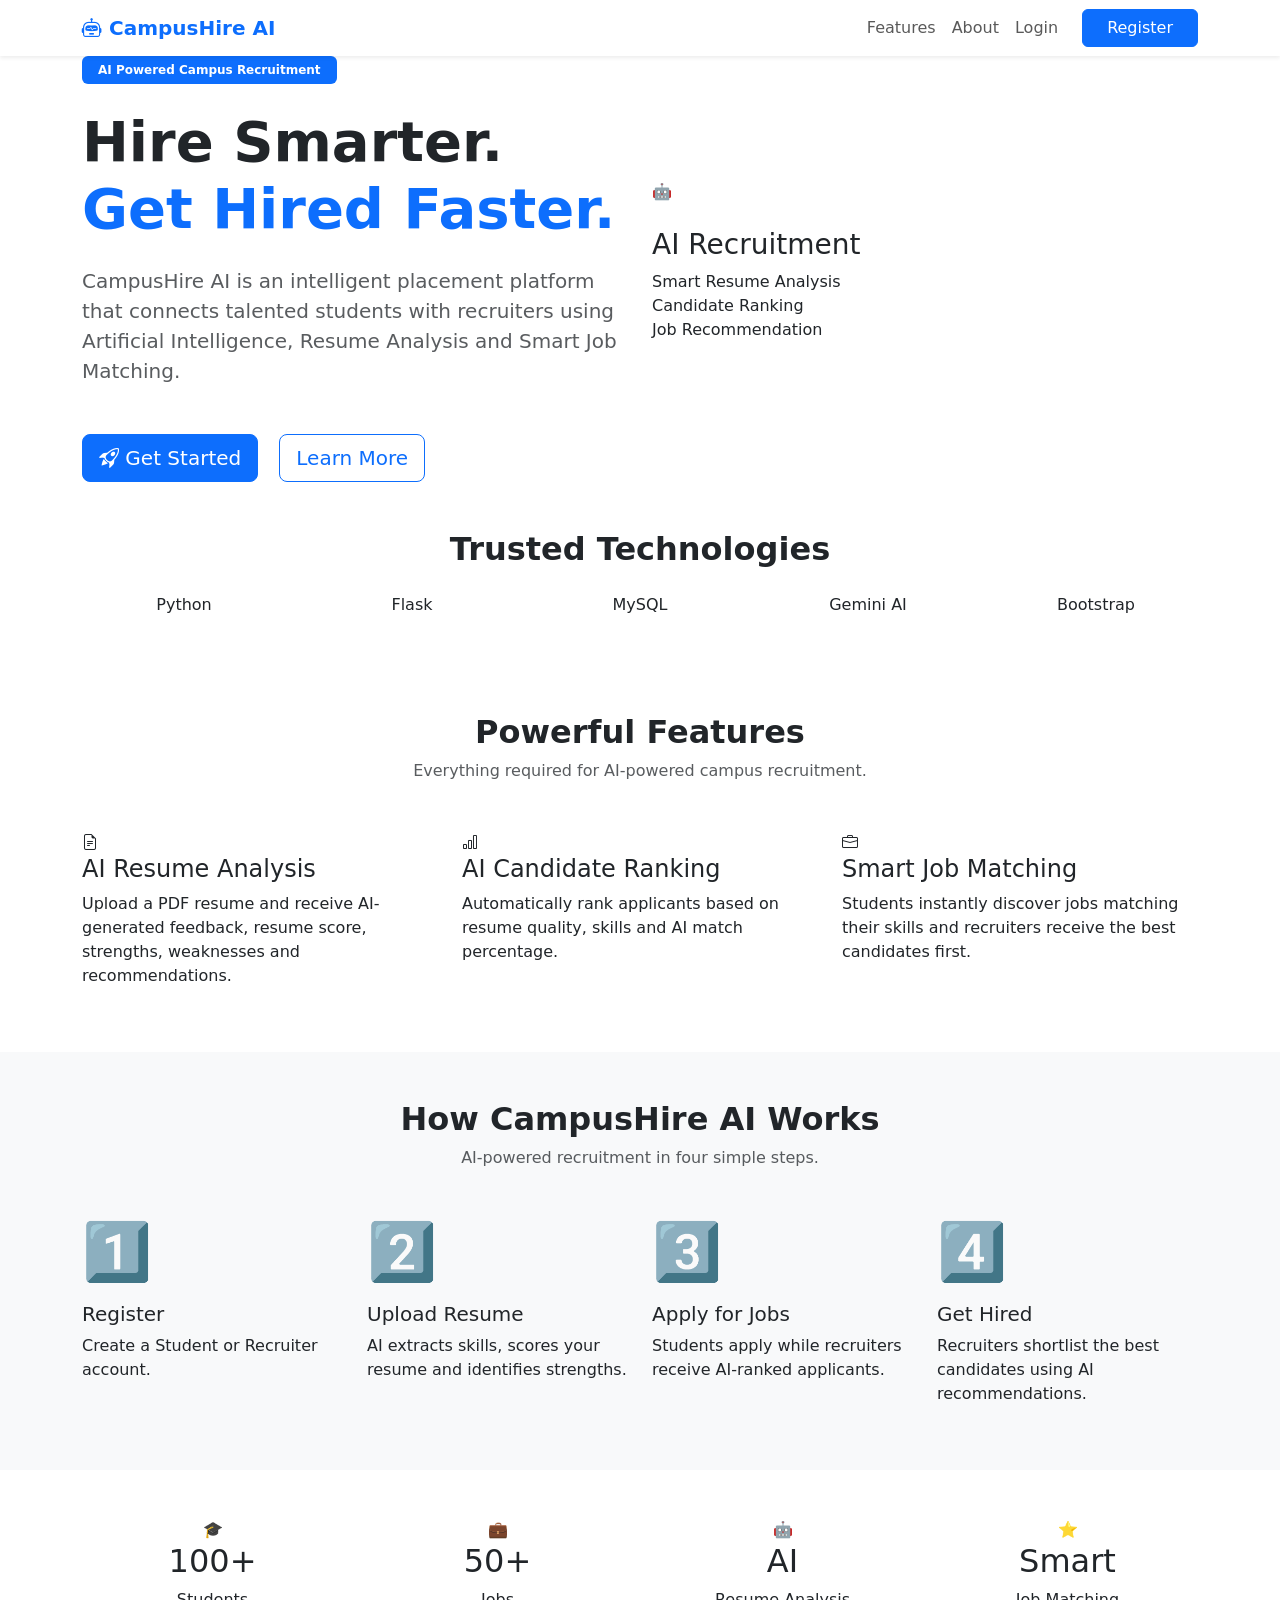
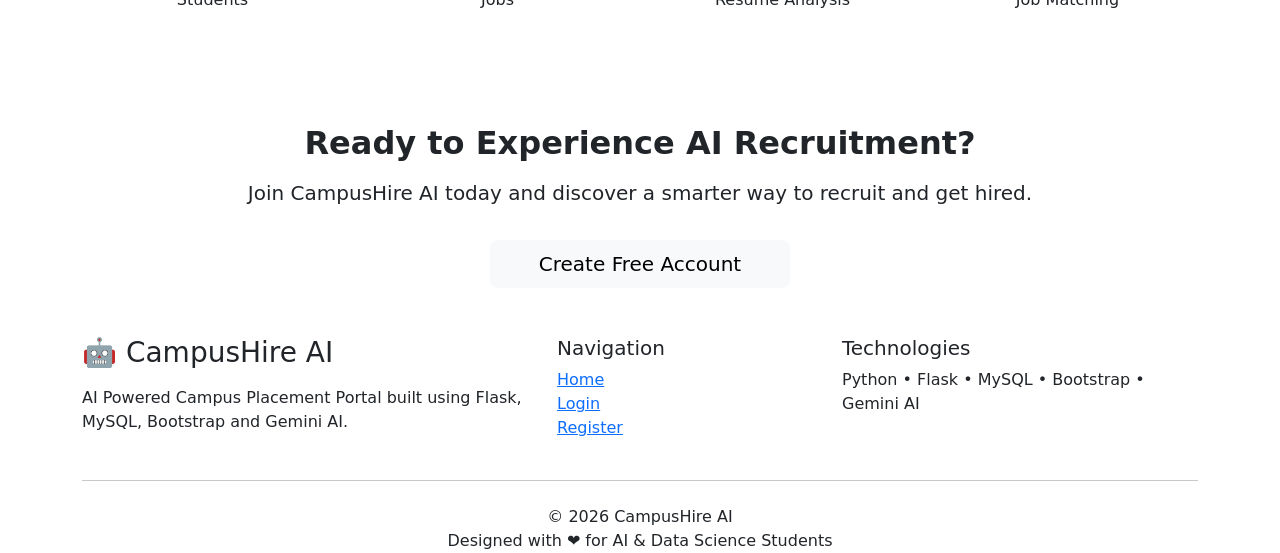
==== templates/index.html @ 2451e2ae "Initial commit - Complete AI Campus Placement Portal" ====
<!DOCTYPE html>
<html lang="en">

<head>

    <meta charset="UTF-8">

    <meta name="viewport"
          content="width=device-width, initial-scale=1">

    <title>CampusHire AI | AI Campus Placement Portal</title>

    <!-- Bootstrap -->
    <link href="https://cdn.jsdelivr.net/npm/bootstrap@5.3.7/dist/css/bootstrap.min.css" rel="stylesheet">

    <!-- Bootstrap Icons -->
    <link rel="stylesheet"
          href="https://cdn.jsdelivr.net/npm/bootstrap-icons@1.13.1/font/bootstrap-icons.min.css">

    <!-- Google Font -->
    <link href="https://fonts.googleapis.com/css2?family=Poppins:wght@300;400;500;600;700;800&display=swap"
          rel="stylesheet">

    <!-- Custom CSS -->
    <link rel="stylesheet"
          href="{{ url_for('static', filename='css/style.css') }}">

</head>

<body>

<!-- ================= NAVBAR ================= -->

<nav class="navbar navbar-expand-lg bg-white shadow-sm sticky-top">

    <div class="container">

        <a class="navbar-brand fw-bold text-primary"
           href="/">

            <i class="bi bi-robot"></i>

            CampusHire AI

        </a>

        <button class="navbar-toggler"
                data-bs-toggle="collapse"
                data-bs-target="#menu">

            <span class="navbar-toggler-icon"></span>

        </button>

        <div class="collapse navbar-collapse"
             id="menu">

            <ul class="navbar-nav ms-auto align-items-center">

                <li class="nav-item">

                    <a class="nav-link"
                       href="#features">

                        Features

                    </a>

                </li>

                <li class="nav-item">

                    <a class="nav-link"
                       href="#about">

                        About

                    </a>

                </li>

                <li class="nav-item">

                    <a class="nav-link"
                       href="/login">

                        Login

                    </a>

                </li>

                <li class="nav-item ms-3">

                    <a class="btn btn-primary px-4"
                       href="/register">

                        Register

                    </a>

                </li>

            </ul>

        </div>

    </div>

</nav>

<!-- ================= HERO ================= -->

<section class="hero">

<div class="container">

<div class="row align-items-center">

<div class="col-lg-6">

<span class="badge bg-primary px-3 py-2 mb-4">

AI Powered Campus Recruitment

</span>

<h1 class="display-4 fw-bold">

Hire Smarter.

<br>

<span class="text-primary">

Get Hired Faster.

</span>

</h1>

<p class="lead text-muted mt-4">

CampusHire AI is an intelligent placement platform
that connects talented students with recruiters using
Artificial Intelligence, Resume Analysis and Smart Job Matching.

</p>

<div class="mt-5">

<a href="/register"
class="btn btn-primary btn-lg me-3">

<i class="bi bi-rocket-takeoff"></i>

Get Started

</a>

<a href="#features"
class="btn btn-outline-primary btn-lg">

Learn More

</a>

</div>

</div>

<div class="col-lg-6">

<div class="hero-image">

<span class="emoji">🤖</span>

<h3 class="mt-4">

AI Recruitment

</h3>

<p>

Smart Resume Analysis

<br>

Candidate Ranking

<br>

Job Recommendation

</p>

</div>

</div>

</div>

</div>

</section>

<!-- ================= TRUSTED ================= -->

<section class="py-5">

<div class="container text-center">

<h2 class="fw-bold mb-4">

Trusted Technologies

</h2>

<div class="row">

<div class="col">

<div class="feature-card">

Python

</div>

</div>

<div class="col">

<div class="feature-card">

Flask

</div>

</div>

<div class="col">

<div class="feature-card">

MySQL

</div>

</div>

<div class="col">

<div class="feature-card">

Gemini AI

</div>

</div>

<div class="col">

<div class="feature-card">

Bootstrap

</div>

</div>

</div>

</div>

</section>

<!-- ================= FEATURES ================= -->

<section id="features"
class="py-5">

<div class="container">

<div class="text-center mb-5">

<h2 class="fw-bold">

Powerful Features

</h2>

<p class="text-muted">

Everything required for AI-powered campus recruitment.

</p>

</div>

<div class="row g-4">

<div class="col-lg-4">

<div class="feature-card">

<i class="bi bi-file-earmark-text feature-icon"></i>

<h4>

AI Resume Analysis

</h4>

<p>

Upload a PDF resume and receive AI-generated feedback,
resume score, strengths, weaknesses and recommendations.

</p>

</div>

</div>

<div class="col-lg-4">

<div class="feature-card">

<i class="bi bi-bar-chart feature-icon"></i>

<h4>

AI Candidate Ranking

</h4>

<p>

Automatically rank applicants based on resume quality,
skills and AI match percentage.

</p>

</div>

</div>

<div class="col-lg-4">

<div class="feature-card">

<i class="bi bi-briefcase feature-icon"></i>

<h4>

Smart Job Matching

</h4>

<p>

Students instantly discover jobs matching
their skills and recruiters receive the
best candidates first.

</p>

</div>

</div>

</div>

</div>

</section>

<!-- ================= HOW IT WORKS ================= -->

<section id="about" class="py-5 bg-light">

    <div class="container">

        <div class="text-center mb-5">

            <h2 class="fw-bold">

                How CampusHire AI Works

            </h2>

            <p class="text-muted">

                AI-powered recruitment in four simple steps.

            </p>

        </div>

        <div class="row g-4">

            <div class="col-lg-3">

                <div class="feature-card">

                    <div class="display-4 text-primary mb-3">

                        1️⃣

                    </div>

                    <h5>

                        Register

                    </h5>

                    <p>

                        Create a Student or Recruiter account.

                    </p>

                </div>

            </div>

            <div class="col-lg-3">

                <div class="feature-card">

                    <div class="display-4 text-success mb-3">

                        2️⃣

                    </div>

                    <h5>

                        Upload Resume

                    </h5>

                    <p>

                        AI extracts skills, scores your resume and identifies strengths.

                    </p>

                </div>

            </div>

            <div class="col-lg-3">

                <div class="feature-card">

                    <div class="display-4 text-warning mb-3">

                        3️⃣

                    </div>

                    <h5>

                        Apply for Jobs

                    </h5>

                    <p>

                        Students apply while recruiters receive AI-ranked applicants.

                    </p>

                </div>

            </div>

            <div class="col-lg-3">

                <div class="feature-card">

                    <div class="display-4 text-danger mb-3">

                        4️⃣

                    </div>

                    <h5>

                        Get Hired

                    </h5>

                    <p>

                        Recruiters shortlist the best candidates using AI recommendations.

                    </p>

                </div>

            </div>

        </div>

    </div>

</section>

<!-- ================= STATS ================= -->

<section class="py-5">

    <div class="container">

        <div class="row text-center g-4">

            <div class="col-lg-3">

                <div class="stat-card">

                    <div class="stat-icon">

                        🎓

                    </div>

                    <h2>

                        100+

                    </h2>

                    <p>

                        Students

                    </p>

                </div>

            </div>

            <div class="col-lg-3">

                <div class="stat-card">

                    <div class="stat-icon">

                        💼

                    </div>

                    <h2>

                        50+

                    </h2>

                    <p>

                        Jobs

                    </p>

                </div>

            </div>

            <div class="col-lg-3">

                <div class="stat-card">

                    <div class="stat-icon">

                        🤖

                    </div>

                    <h2>

                        AI

                    </h2>

                    <p>

                        Resume Analysis

                    </p>

                </div>

            </div>

            <div class="col-lg-3">

                <div class="stat-card">

                    <div class="stat-icon">

                        ⭐

                    </div>

                    <h2>

                        Smart

                    </h2>

                    <p>

                        Job Matching

                    </p>

                </div>

            </div>

        </div>

    </div>

</section>

<!-- ================= CTA ================= -->

<section class="py-5">

    <div class="container">

        <div class="cta-box text-center">

            <h2 class="fw-bold mb-3">

                Ready to Experience AI Recruitment?

            </h2>

            <p class="lead">

                Join CampusHire AI today and discover a smarter way to recruit and get hired.

            </p>

            <a href="/register"
               class="btn btn-light btn-lg mt-3 px-5">

                Create Free Account

            </a>

        </div>

    </div>

</section>

<!-- ================= FOOTER ================= -->

<footer class="footer">

    <div class="container">

        <div class="row">

            <div class="col-lg-5">

                <h3>

                    🤖 CampusHire AI

                </h3>

                <p class="mt-3">

                    AI Powered Campus Placement Portal built using
                    Flask, MySQL, Bootstrap and Gemini AI.

                </p>

            </div>

            <div class="col-lg-3">

                <h5>

                    Navigation

                </h5>

                <ul class="list-unstyled">

                    <li>

                        <a href="/">Home</a>

                    </li>

                    <li>

                        <a href="/login">Login</a>

                    </li>

                    <li>

                        <a href="/register">Register</a>

                    </li>

                </ul>

            </div>

            <div class="col-lg-4">

                <h5>

                    Technologies

                </h5>

                <p>

                    Python • Flask • MySQL • Bootstrap • Gemini AI

                </p>

            </div>

        </div>

        <hr class="my-4">

        <div class="text-center">

            © 2026 CampusHire AI

            <br>

            Designed with ❤️ for AI & Data Science Students

        </div>

    </div>

</footer>

<script src="https://cdn.jsdelivr.net/npm/bootstrap@5.3.7/dist/js/bootstrap.bundle.min.js"></script>

</body>

</html>
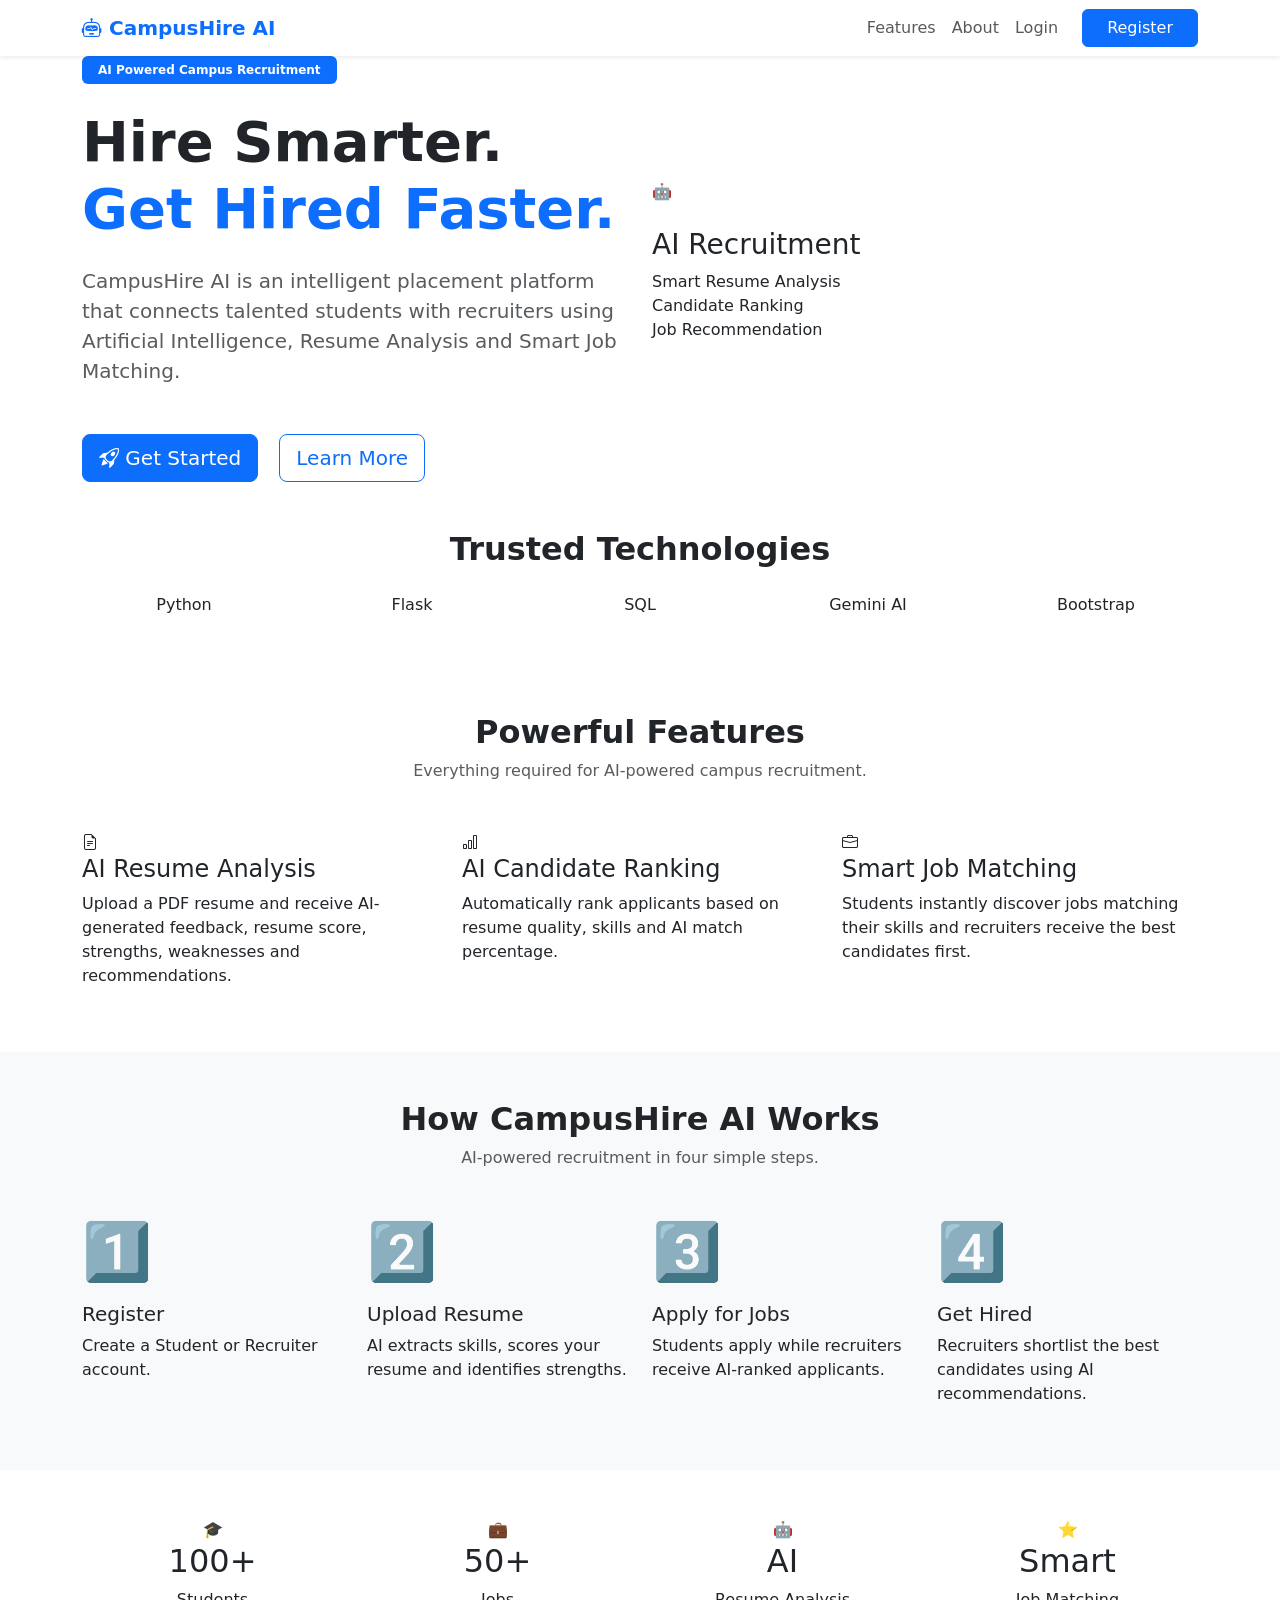
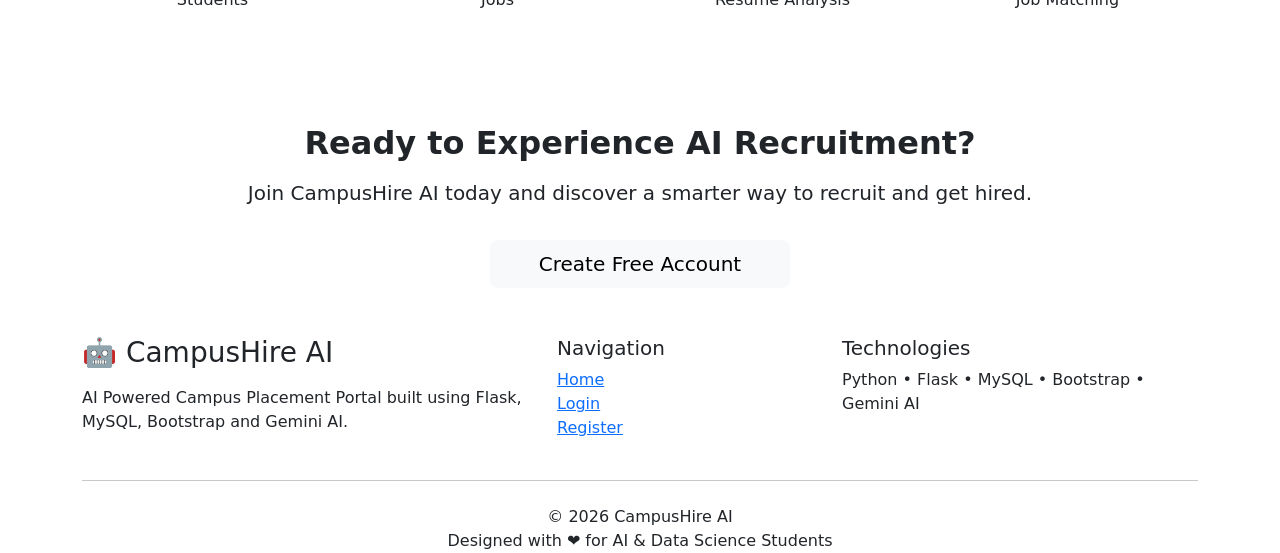
==== commit 433b4a36: "Format index.html template" ====
--- a/templates/index.html
+++ b/templates/index.html
@@ -5,8 +5,7 @@
 
     <meta charset="UTF-8">
 
-    <meta name="viewport"
-          content="width=device-width, initial-scale=1">
+    <meta name="viewport" content="width=device-width, initial-scale=1">
 
     <title>CampusHire AI | AI Campus Placement Portal</title>
 
@@ -14,411 +13,707 @@
     <link href="https://cdn.jsdelivr.net/npm/bootstrap@5.3.7/dist/css/bootstrap.min.css" rel="stylesheet">
 
     <!-- Bootstrap Icons -->
-    <link rel="stylesheet"
-          href="https://cdn.jsdelivr.net/npm/bootstrap-icons@1.13.1/font/bootstrap-icons.min.css">
+    <link rel="stylesheet" href="https://cdn.jsdelivr.net/npm/bootstrap-icons@1.13.1/font/bootstrap-icons.min.css">
 
     <!-- Google Font -->
     <link href="https://fonts.googleapis.com/css2?family=Poppins:wght@300;400;500;600;700;800&display=swap"
-          rel="stylesheet">
+        rel="stylesheet">
 
     <!-- Custom CSS -->
-    <link rel="stylesheet"
-          href="{{ url_for('static', filename='css/style.css') }}">
+    <link rel="stylesheet" href="{{ url_for('static', filename='css/style.css') }}">
 
 </head>
 
 <body>
 
-<!-- ================= NAVBAR ================= -->
-
-<nav class="navbar navbar-expand-lg bg-white shadow-sm sticky-top">
-
-    <div class="container">
-
-        <a class="navbar-brand fw-bold text-primary"
-           href="/">
-
-            <i class="bi bi-robot"></i>
-
-            CampusHire AI
-
-        </a>
-
-        <button class="navbar-toggler"
-                data-bs-toggle="collapse"
-                data-bs-target="#menu">
-
-            <span class="navbar-toggler-icon"></span>
-
-        </button>
-
-        <div class="collapse navbar-collapse"
-             id="menu">
-
-            <ul class="navbar-nav ms-auto align-items-center">
-
-                <li class="nav-item">
-
-                    <a class="nav-link"
-                       href="#features">
-
-                        Features
-
-                    </a>
-
-                </li>
-
-                <li class="nav-item">
-
-                    <a class="nav-link"
-                       href="#about">
-
-                        About
-
-                    </a>
-
-                </li>
-
-                <li class="nav-item">
-
-                    <a class="nav-link"
-                       href="/login">
-
-                        Login
-
-                    </a>
-
-                </li>
-
-                <li class="nav-item ms-3">
-
-                    <a class="btn btn-primary px-4"
-                       href="/register">
-
-                        Register
-
-                    </a>
-
-                </li>
-
-            </ul>
+    <!-- ================= NAVBAR ================= -->
+
+    <nav class="navbar navbar-expand-lg bg-white shadow-sm sticky-top">
+
+        <div class="container">
+
+            <a class="navbar-brand fw-bold text-primary" href="/">
+
+                <i class="bi bi-robot"></i>
+
+                CampusHire AI
+
+            </a>
+
+            <button class="navbar-toggler" data-bs-toggle="collapse" data-bs-target="#menu">
+
+                <span class="navbar-toggler-icon"></span>
+
+            </button>
+
+            <div class="collapse navbar-collapse" id="menu">
+
+                <ul class="navbar-nav ms-auto align-items-center">
+
+                    <li class="nav-item">
+
+                        <a class="nav-link" href="#features">
+
+                            Features
+
+                        </a>
+
+                    </li>
+
+                    <li class="nav-item">
+
+                        <a class="nav-link" href="#about">
+
+                            About
+
+                        </a>
+
+                    </li>
+
+                    <li class="nav-item">
+
+                        <a class="nav-link" href="/login">
+
+                            Login
+
+                        </a>
+
+                    </li>
+
+                    <li class="nav-item ms-3">
+
+                        <a class="btn btn-primary px-4" href="/register">
+
+                            Register
+
+                        </a>
+
+                    </li>
+
+                </ul>
+
+            </div>
 
         </div>
 
-    </div>
-
-</nav>
-
-<!-- ================= HERO ================= -->
-
-<section class="hero">
-
-<div class="container">
-
-<div class="row align-items-center">
-
-<div class="col-lg-6">
-
-<span class="badge bg-primary px-3 py-2 mb-4">
-
-AI Powered Campus Recruitment
-
-</span>
-
-<h1 class="display-4 fw-bold">
-
-Hire Smarter.
-
-<br>
-
-<span class="text-primary">
-
-Get Hired Faster.
-
-</span>
-
-</h1>
-
-<p class="lead text-muted mt-4">
-
-CampusHire AI is an intelligent placement platform
-that connects talented students with recruiters using
-Artificial Intelligence, Resume Analysis and Smart Job Matching.
-
-</p>
-
-<div class="mt-5">
-
-<a href="/register"
-class="btn btn-primary btn-lg me-3">
-
-<i class="bi bi-rocket-takeoff"></i>
-
-Get Started
-
-</a>
-
-<a href="#features"
-class="btn btn-outline-primary btn-lg">
-
-Learn More
-
-</a>
-
-</div>
-
-</div>
-
-<div class="col-lg-6">
-
-<div class="hero-image">
-
-<span class="emoji">🤖</span>
-
-<h3 class="mt-4">
-
-AI Recruitment
-
-</h3>
-
-<p>
-
-Smart Resume Analysis
-
-<br>
-
-Candidate Ranking
-
-<br>
-
-Job Recommendation
-
-</p>
-
-</div>
-
-</div>
-
-</div>
-
-</div>
-
-</section>
-
-<!-- ================= TRUSTED ================= -->
-
-<section class="py-5">
-
-<div class="container text-center">
-
-<h2 class="fw-bold mb-4">
-
-Trusted Technologies
-
-</h2>
-
-<div class="row">
-
-<div class="col">
-
-<div class="feature-card">
-
-Python
-
-</div>
-
-</div>
-
-<div class="col">
-
-<div class="feature-card">
-
-Flask
-
-</div>
-
-</div>
-
-<div class="col">
-
-<div class="feature-card">
-
-MySQL
-
-</div>
-
-</div>
-
-<div class="col">
-
-<div class="feature-card">
-
-Gemini AI
-
-</div>
-
-</div>
-
-<div class="col">
-
-<div class="feature-card">
-
-Bootstrap
-
-</div>
-
-</div>
-
-</div>
-
-</div>
-
-</section>
-
-<!-- ================= FEATURES ================= -->
-
-<section id="features"
-class="py-5">
-
-<div class="container">
-
-<div class="text-center mb-5">
-
-<h2 class="fw-bold">
-
-Powerful Features
-
-</h2>
-
-<p class="text-muted">
-
-Everything required for AI-powered campus recruitment.
-
-</p>
-
-</div>
-
-<div class="row g-4">
-
-<div class="col-lg-4">
-
-<div class="feature-card">
-
-<i class="bi bi-file-earmark-text feature-icon"></i>
-
-<h4>
-
-AI Resume Analysis
-
-</h4>
-
-<p>
-
-Upload a PDF resume and receive AI-generated feedback,
-resume score, strengths, weaknesses and recommendations.
-
-</p>
-
-</div>
-
-</div>
-
-<div class="col-lg-4">
-
-<div class="feature-card">
-
-<i class="bi bi-bar-chart feature-icon"></i>
-
-<h4>
-
-AI Candidate Ranking
-
-</h4>
-
-<p>
-
-Automatically rank applicants based on resume quality,
-skills and AI match percentage.
-
-</p>
-
-</div>
-
-</div>
-
-<div class="col-lg-4">
-
-<div class="feature-card">
-
-<i class="bi bi-briefcase feature-icon"></i>
-
-<h4>
-
-Smart Job Matching
-
-</h4>
-
-<p>
-
-Students instantly discover jobs matching
-their skills and recruiters receive the
-best candidates first.
-
-</p>
-
-</div>
-
-</div>
-
-</div>
-
-</div>
-
-</section>
-
-<!-- ================= HOW IT WORKS ================= -->
-
-<section id="about" class="py-5 bg-light">
-
-    <div class="container">
-
-        <div class="text-center mb-5">
-
-            <h2 class="fw-bold">
-
-                How CampusHire AI Works
+    </nav>
+
+    <!-- ================= HERO ================= -->
+
+    <section class="hero">
+
+        <div class="container">
+
+            <div class="row align-items-center">
+
+                <div class="col-lg-6">
+
+                    <span class="badge bg-primary px-3 py-2 mb-4">
+
+                        AI Powered Campus Recruitment
+
+                    </span>
+
+                    <h1 class="display-4 fw-bold">
+
+                        Hire Smarter.
+
+                        <br>
+
+                        <span class="text-primary">
+
+                            Get Hired Faster.
+
+                        </span>
+
+                    </h1>
+
+                    <p class="lead text-muted mt-4">
+
+                        CampusHire AI is an intelligent placement platform
+                        that connects talented students with recruiters using
+                        Artificial Intelligence, Resume Analysis and Smart Job Matching.
+
+                    </p>
+
+                    <div class="mt-5">
+
+                        <a href="/register" class="btn btn-primary btn-lg me-3">
+
+                            <i class="bi bi-rocket-takeoff"></i>
+
+                            Get Started
+
+                        </a>
+
+                        <a href="#features" class="btn btn-outline-primary btn-lg">
+
+                            Learn More
+
+                        </a>
+
+                    </div>
+
+                </div>
+
+                <div class="col-lg-6">
+
+                    <div class="hero-image">
+
+                        <span class="emoji">🤖</span>
+
+                        <h3 class="mt-4">
+
+                            AI Recruitment
+
+                        </h3>
+
+                        <p>
+
+                            Smart Resume Analysis
+
+                            <br>
+
+                            Candidate Ranking
+
+                            <br>
+
+                            Job Recommendation
+
+                        </p>
+
+                    </div>
+
+                </div>
+
+            </div>
+
+        </div>
+
+    </section>
+
+    <!-- ================= TRUSTED ================= -->
+
+    <section class="py-5">
+
+        <div class="container text-center">
+
+            <h2 class="fw-bold mb-4">
+
+                Trusted Technologies
 
             </h2>
 
-            <p class="text-muted">
-
-                AI-powered recruitment in four simple steps.
-
-            </p>
+            <div class="row">
+
+                <div class="col">
+
+                    <div class="feature-card">
+
+                        Python
+
+                    </div>
+
+                </div>
+
+                <div class="col">
+
+                    <div class="feature-card">
+
+                        Flask
+
+                    </div>
+
+                </div>
+
+                <div class="col">
+
+                    <div class="feature-card">
+
+                        SQL
+
+                    </div>
+
+                </div>
+
+                <div class="col">
+
+                    <div class="feature-card">
+
+                        Gemini AI
+
+                    </div>
+
+                </div>
+
+                <div class="col">
+
+                    <div class="feature-card">
+
+                        Bootstrap
+
+                    </div>
+
+                </div>
+
+            </div>
 
         </div>
 
-        <div class="row g-4">
-
-            <div class="col-lg-3">
-
-                <div class="feature-card">
-
-                    <div class="display-4 text-primary mb-3">
-
-                        1️⃣
-
-                    </div>
+    </section>
+
+    <!-- ================= FEATURES ================= -->
+
+    <section id="features" class="py-5">
+
+        <div class="container">
+
+            <div class="text-center mb-5">
+
+                <h2 class="fw-bold">
+
+                    Powerful Features
+
+                </h2>
+
+                <p class="text-muted">
+
+                    Everything required for AI-powered campus recruitment.
+
+                </p>
+
+            </div>
+
+            <div class="row g-4">
+
+                <div class="col-lg-4">
+
+                    <div class="feature-card">
+
+                        <i class="bi bi-file-earmark-text feature-icon"></i>
+
+                        <h4>
+
+                            AI Resume Analysis
+
+                        </h4>
+
+                        <p>
+
+                            Upload a PDF resume and receive AI-generated feedback,
+                            resume score, strengths, weaknesses and recommendations.
+
+                        </p>
+
+                    </div>
+
+                </div>
+
+                <div class="col-lg-4">
+
+                    <div class="feature-card">
+
+                        <i class="bi bi-bar-chart feature-icon"></i>
+
+                        <h4>
+
+                            AI Candidate Ranking
+
+                        </h4>
+
+                        <p>
+
+                            Automatically rank applicants based on resume quality,
+                            skills and AI match percentage.
+
+                        </p>
+
+                    </div>
+
+                </div>
+
+                <div class="col-lg-4">
+
+                    <div class="feature-card">
+
+                        <i class="bi bi-briefcase feature-icon"></i>
+
+                        <h4>
+
+                            Smart Job Matching
+
+                        </h4>
+
+                        <p>
+
+                            Students instantly discover jobs matching
+                            their skills and recruiters receive the
+                            best candidates first.
+
+                        </p>
+
+                    </div>
+
+                </div>
+
+            </div>
+
+        </div>
+
+    </section>
+
+    <!-- ================= HOW IT WORKS ================= -->
+
+    <section id="about" class="py-5 bg-light">
+
+        <div class="container">
+
+            <div class="text-center mb-5">
+
+                <h2 class="fw-bold">
+
+                    How CampusHire AI Works
+
+                </h2>
+
+                <p class="text-muted">
+
+                    AI-powered recruitment in four simple steps.
+
+                </p>
+
+            </div>
+
+            <div class="row g-4">
+
+                <div class="col-lg-3">
+
+                    <div class="feature-card">
+
+                        <div class="display-4 text-primary mb-3">
+
+                            1️⃣
+
+                        </div>
+
+                        <h5>
+
+                            Register
+
+                        </h5>
+
+                        <p>
+
+                            Create a Student or Recruiter account.
+
+                        </p>
+
+                    </div>
+
+                </div>
+
+                <div class="col-lg-3">
+
+                    <div class="feature-card">
+
+                        <div class="display-4 text-success mb-3">
+
+                            2️⃣
+
+                        </div>
+
+                        <h5>
+
+                            Upload Resume
+
+                        </h5>
+
+                        <p>
+
+                            AI extracts skills, scores your resume and identifies strengths.
+
+                        </p>
+
+                    </div>
+
+                </div>
+
+                <div class="col-lg-3">
+
+                    <div class="feature-card">
+
+                        <div class="display-4 text-warning mb-3">
+
+                            3️⃣
+
+                        </div>
+
+                        <h5>
+
+                            Apply for Jobs
+
+                        </h5>
+
+                        <p>
+
+                            Students apply while recruiters receive AI-ranked applicants.
+
+                        </p>
+
+                    </div>
+
+                </div>
+
+                <div class="col-lg-3">
+
+                    <div class="feature-card">
+
+                        <div class="display-4 text-danger mb-3">
+
+                            4️⃣
+
+                        </div>
+
+                        <h5>
+
+                            Get Hired
+
+                        </h5>
+
+                        <p>
+
+                            Recruiters shortlist the best candidates using AI recommendations.
+
+                        </p>
+
+                    </div>
+
+                </div>
+
+            </div>
+
+        </div>
+
+    </section>
+
+    <!-- ================= STATS ================= -->
+
+    <section class="py-5">
+
+        <div class="container">
+
+            <div class="row text-center g-4">
+
+                <div class="col-lg-3">
+
+                    <div class="stat-card">
+
+                        <div class="stat-icon">
+
+                            🎓
+
+                        </div>
+
+                        <h2>
+
+                            100+
+
+                        </h2>
+
+                        <p>
+
+                            Students
+
+                        </p>
+
+                    </div>
+
+                </div>
+
+                <div class="col-lg-3">
+
+                    <div class="stat-card">
+
+                        <div class="stat-icon">
+
+                            💼
+
+                        </div>
+
+                        <h2>
+
+                            50+
+
+                        </h2>
+
+                        <p>
+
+                            Jobs
+
+                        </p>
+
+                    </div>
+
+                </div>
+
+                <div class="col-lg-3">
+
+                    <div class="stat-card">
+
+                        <div class="stat-icon">
+
+                            🤖
+
+                        </div>
+
+                        <h2>
+
+                            AI
+
+                        </h2>
+
+                        <p>
+
+                            Resume Analysis
+
+                        </p>
+
+                    </div>
+
+                </div>
+
+                <div class="col-lg-3">
+
+                    <div class="stat-card">
+
+                        <div class="stat-icon">
+
+                            ⭐
+
+                        </div>
+
+                        <h2>
+
+                            Smart
+
+                        </h2>
+
+                        <p>
+
+                            Job Matching
+
+                        </p>
+
+                    </div>
+
+                </div>
+
+            </div>
+
+        </div>
+
+    </section>
+
+    <!-- ================= CTA ================= -->
+
+    <section class="py-5">
+
+        <div class="container">
+
+            <div class="cta-box text-center">
+
+                <h2 class="fw-bold mb-3">
+
+                    Ready to Experience AI Recruitment?
+
+                </h2>
+
+                <p class="lead">
+
+                    Join CampusHire AI today and discover a smarter way to recruit and get hired.
+
+                </p>
+
+                <a href="/register" class="btn btn-light btn-lg mt-3 px-5">
+
+                    Create Free Account
+
+                </a>
+
+            </div>
+
+        </div>
+
+    </section>
+
+    <!-- ================= FOOTER ================= -->
+
+    <footer class="footer">
+
+        <div class="container">
+
+            <div class="row">
+
+                <div class="col-lg-5">
+
+                    <h3>
+
+                        🤖 CampusHire AI
+
+                    </h3>
+
+                    <p class="mt-3">
+
+                        AI Powered Campus Placement Portal built using
+                        Flask, MySQL, Bootstrap and Gemini AI.
+
+                    </p>
+
+                </div>
+
+                <div class="col-lg-3">
 
                     <h5>
 
-                        Register
+                        Navigation
 
                     </h5>
 
+                    <ul class="list-unstyled">
+
+                        <li>
+
+                            <a href="/">Home</a>
+
+                        </li>
+
+                        <li>
+
+                            <a href="/login">Login</a>
+
+                        </li>
+
+                        <li>
+
+                            <a href="/register">Register</a>
+
+                        </li>
+
+                    </ul>
+
+                </div>
+
+                <div class="col-lg-4">
+
+                    <h5>
+
+                        Technologies
+
+                    </h5>
+
                     <p>
 
-                        Create a Student or Recruiter account.
+                        Python • Flask • MySQL • Bootstrap • Gemini AI
 
                     </p>
 
@@ -426,333 +721,23 @@
 
             </div>
 
-            <div class="col-lg-3">
-
-                <div class="feature-card">
-
-                    <div class="display-4 text-success mb-3">
-
-                        2️⃣
-
-                    </div>
-
-                    <h5>
-
-                        Upload Resume
-
-                    </h5>
-
-                    <p>
-
-                        AI extracts skills, scores your resume and identifies strengths.
-
-                    </p>
-
-                </div>
-
-            </div>
-
-            <div class="col-lg-3">
-
-                <div class="feature-card">
-
-                    <div class="display-4 text-warning mb-3">
-
-                        3️⃣
-
-                    </div>
-
-                    <h5>
-
-                        Apply for Jobs
-
-                    </h5>
-
-                    <p>
-
-                        Students apply while recruiters receive AI-ranked applicants.
-
-                    </p>
-
-                </div>
-
-            </div>
-
-            <div class="col-lg-3">
-
-                <div class="feature-card">
-
-                    <div class="display-4 text-danger mb-3">
-
-                        4️⃣
-
-                    </div>
-
-                    <h5>
-
-                        Get Hired
-
-                    </h5>
-
-                    <p>
-
-                        Recruiters shortlist the best candidates using AI recommendations.
-
-                    </p>
-
-                </div>
+            <hr class="my-4">
+
+            <div class="text-center">
+
+                © 2026 CampusHire AI
+
+                <br>
+
+                Designed with ❤️ for AI & Data Science Students
 
             </div>
 
         </div>
 
-    </div>
-
-</section>
-
-<!-- ================= STATS ================= -->
-
-<section class="py-5">
-
-    <div class="container">
-
-        <div class="row text-center g-4">
-
-            <div class="col-lg-3">
-
-                <div class="stat-card">
-
-                    <div class="stat-icon">
-
-                        🎓
-
-                    </div>
-
-                    <h2>
-
-                        100+
-
-                    </h2>
-
-                    <p>
-
-                        Students
-
-                    </p>
-
-                </div>
-
-            </div>
-
-            <div class="col-lg-3">
-
-                <div class="stat-card">
-
-                    <div class="stat-icon">
-
-                        💼
-
-                    </div>
-
-                    <h2>
-
-                        50+
-
-                    </h2>
-
-                    <p>
-
-                        Jobs
-
-                    </p>
-
-                </div>
-
-            </div>
-
-            <div class="col-lg-3">
-
-                <div class="stat-card">
-
-                    <div class="stat-icon">
-
-                        🤖
-
-                    </div>
-
-                    <h2>
-
-                        AI
-
-                    </h2>
-
-                    <p>
-
-                        Resume Analysis
-
-                    </p>
-
-                </div>
-
-            </div>
-
-            <div class="col-lg-3">
-
-                <div class="stat-card">
-
-                    <div class="stat-icon">
-
-                        ⭐
-
-                    </div>
-
-                    <h2>
-
-                        Smart
-
-                    </h2>
-
-                    <p>
-
-                        Job Matching
-
-                    </p>
-
-                </div>
-
-            </div>
-
-        </div>
-
-    </div>
-
-</section>
-
-<!-- ================= CTA ================= -->
-
-<section class="py-5">
-
-    <div class="container">
-
-        <div class="cta-box text-center">
-
-            <h2 class="fw-bold mb-3">
-
-                Ready to Experience AI Recruitment?
-
-            </h2>
-
-            <p class="lead">
-
-                Join CampusHire AI today and discover a smarter way to recruit and get hired.
-
-            </p>
-
-            <a href="/register"
-               class="btn btn-light btn-lg mt-3 px-5">
-
-                Create Free Account
-
-            </a>
-
-        </div>
-
-    </div>
-
-</section>
-
-<!-- ================= FOOTER ================= -->
-
-<footer class="footer">
-
-    <div class="container">
-
-        <div class="row">
-
-            <div class="col-lg-5">
-
-                <h3>
-
-                    🤖 CampusHire AI
-
-                </h3>
-
-                <p class="mt-3">
-
-                    AI Powered Campus Placement Portal built using
-                    Flask, MySQL, Bootstrap and Gemini AI.
-
-                </p>
-
-            </div>
-
-            <div class="col-lg-3">
-
-                <h5>
-
-                    Navigation
-
-                </h5>
-
-                <ul class="list-unstyled">
-
-                    <li>
-
-                        <a href="/">Home</a>
-
-                    </li>
-
-                    <li>
-
-                        <a href="/login">Login</a>
-
-                    </li>
-
-                    <li>
-
-                        <a href="/register">Register</a>
-
-                    </li>
-
-                </ul>
-
-            </div>
-
-            <div class="col-lg-4">
-
-                <h5>
-
-                    Technologies
-
-                </h5>
-
-                <p>
-
-                    Python • Flask • MySQL • Bootstrap • Gemini AI
-
-                </p>
-
-            </div>
-
-        </div>
-
-        <hr class="my-4">
-
-        <div class="text-center">
-
-            © 2026 CampusHire AI
-
-            <br>
-
-            Designed with ❤️ for AI & Data Science Students
-
-        </div>
-
-    </div>
-
-</footer>
-
-<script src="https://cdn.jsdelivr.net/npm/bootstrap@5.3.7/dist/js/bootstrap.bundle.min.js"></script>
+    </footer>
+
+    <script src="https://cdn.jsdelivr.net/npm/bootstrap@5.3.7/dist/js/bootstrap.bundle.min.js"></script>
 
 </body>
 
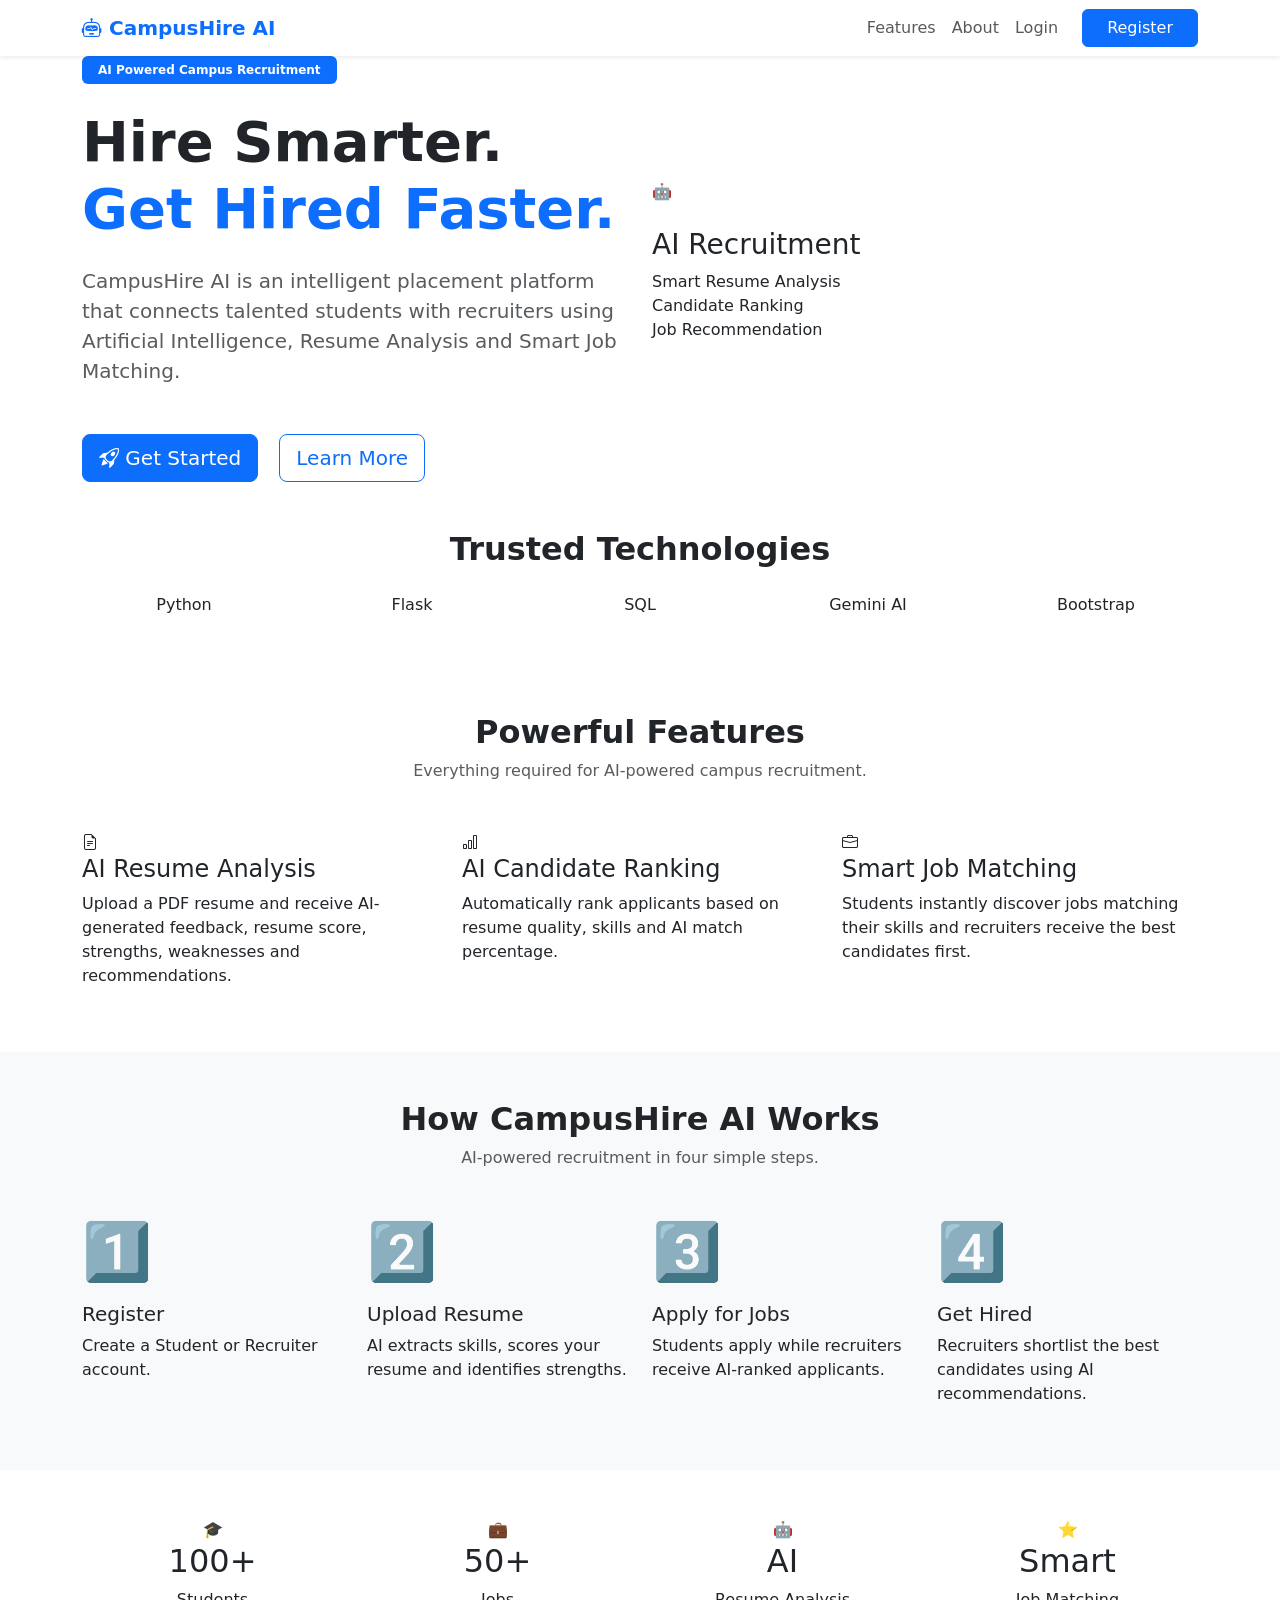
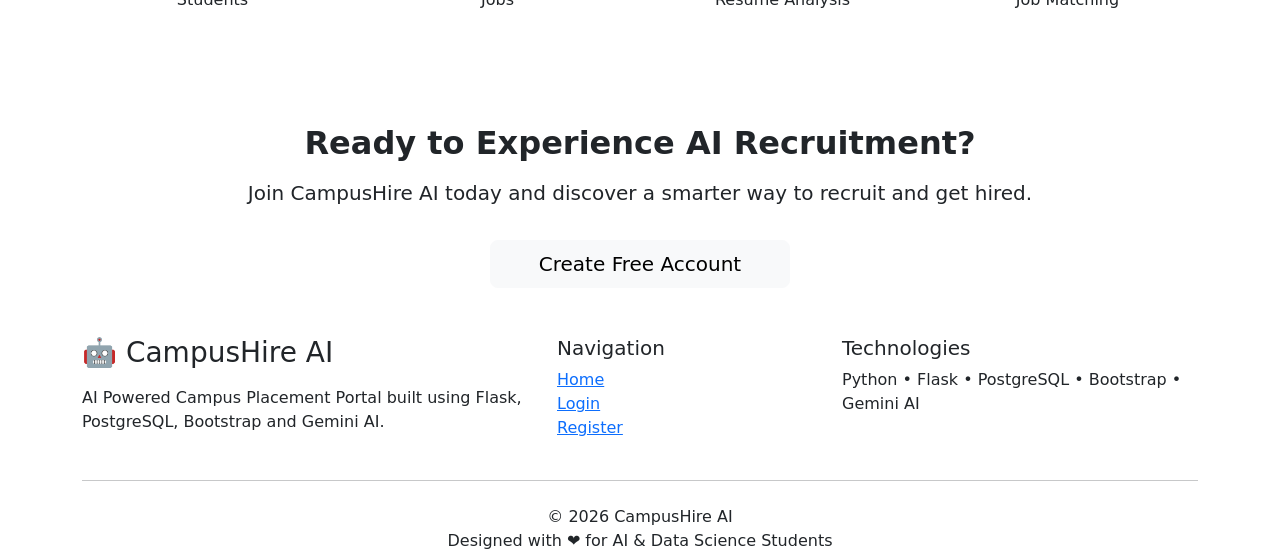
==== commit d228e300: "Fix: Update all MySQL references to PostgreSQL in README and index.html" ====
--- a/templates/index.html
+++ b/templates/index.html
@@ -665,7 +665,7 @@
                     <p class="mt-3">
 
                         AI Powered Campus Placement Portal built using
-                        Flask, MySQL, Bootstrap and Gemini AI.
+                        Flask, PostgreSQL, Bootstrap and Gemini AI.
 
                     </p>
 
@@ -713,7 +713,7 @@
 
                     <p>
 
-                        Python • Flask • MySQL • Bootstrap • Gemini AI
+                        Python • Flask • PostgreSQL • Bootstrap • Gemini AI
 
                     </p>
 
